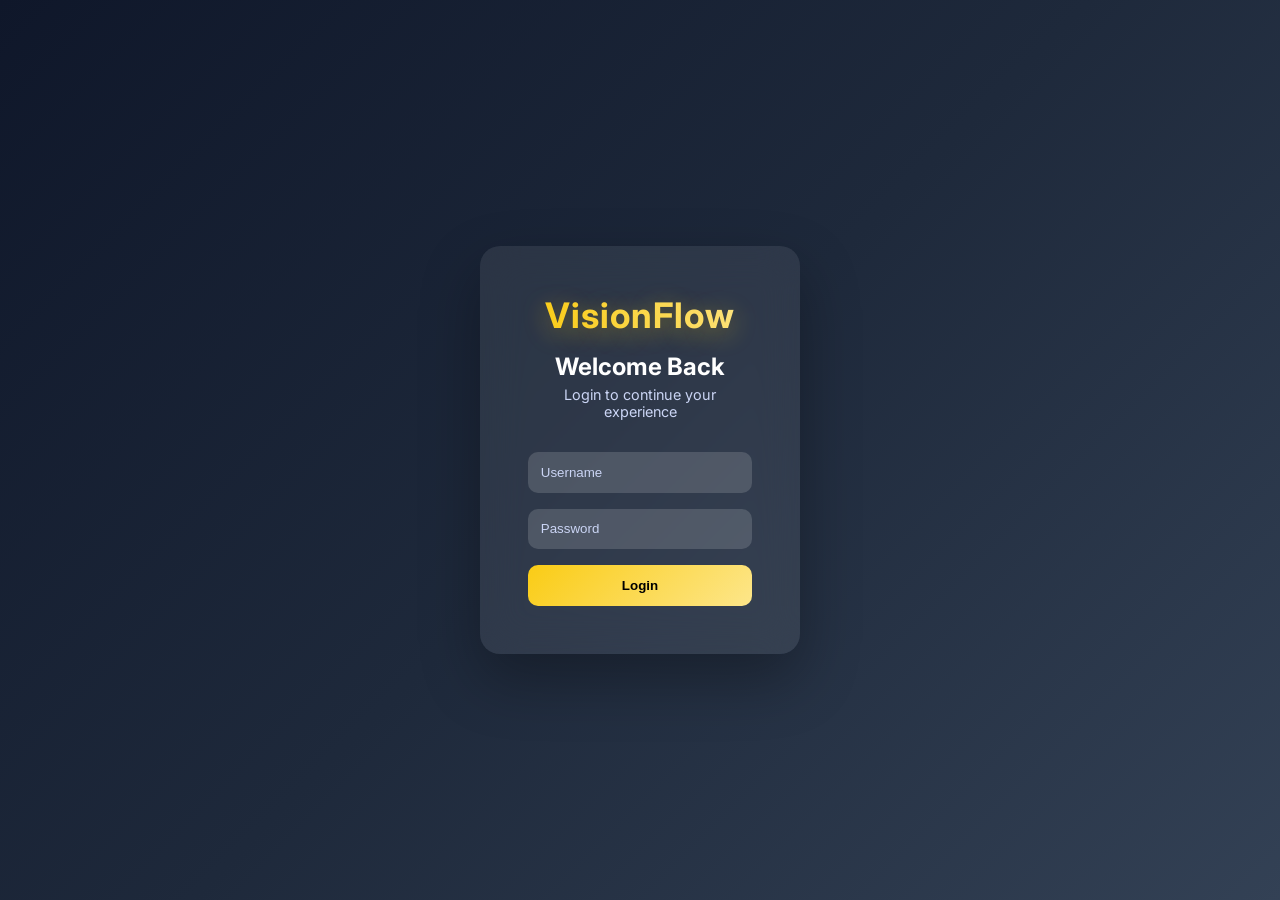
==== index.html @ 1b09d7af "Initial commit: Full-stack prototype release" ====
<!DOCTYPE html>
<html lang="en">
<head>
    <meta charset="UTF-8">
    <meta name="viewport" content="width=device-width, initial-scale=1.0">
    <title>VisionFlow | Virtual Catalog</title>
    <link rel="stylesheet" href="style.css">
    <link href="https://fonts.googleapis.com/css2?family=Inter:wght@400;500;600;700&family=Poppins:wght@400;600&display=swap" rel="stylesheet">
    
    <style>
.product-grid { display: grid; grid-template-columns: repeat(auto-fill, minmax(260px, 1fr)); gap: 2.5rem; margin-top: 2rem; }


.product-card {
    background: white;
    border-radius: 12px;
    padding: 1.5rem;
    text-align: center;
    box-shadow: 0 4px 15px rgba(0,0,0,0.05);
    transition: 0.4s;
    overflow: hidden;
    position: relative;
    animation: floatCard 4s ease-in-out infinite;
}

.product-card:hover {
    transform: translateY(-8px) scale(1.02);
    box-shadow: 0 15px 40px rgba(0,0,0,0.15);
}


.img-container {
    width: 100%;
    height: 180px;
    overflow: hidden;
    border-radius: 8px;
    margin-bottom: 1rem;
    background: linear-gradient(135deg, #f8f9fa, #eef1f5);
    perspective: 1000px;
    position: relative;
}


.product-image {
    width: 100%;
    height: 100%;
    object-fit: cover;
    transition: transform 0.6s cubic-bezier(0.22, 1, 0.36, 1);
    transform-style: preserve-3d;
}


.product-card:hover .product-image {
    transform: scale(1.1) rotateY(12deg) rotateX(6deg);
}

.img-container::after {
    content: "";
    position: absolute;
    top: 0;
    left: -75%;
    width: 50%;
    height: 100%;
    background: linear-gradient(
        120deg,
        rgba(255,255,255,0) 0%,
        rgba(255,255,255,0.4) 50%,
        rgba(255,255,255,0) 100%
    );
    transform: skewX(-20deg);
}

.product-card:hover .img-container::after {
    animation: shine 1s ease forwards;
}

@keyframes shine {
    100% { left: 125%; }
}


@keyframes floatCard {
    0%, 100% { transform: translateY(0); }
    50% { transform: translateY(-4px); }
}

.product-title { font-size: 1.2rem; font-weight: 700; margin-bottom: 0.2rem; color: #333; }
.product-meta { font-size: 0.85rem; color: #777; text-transform: uppercase; margin-bottom: 0.8rem; }
.product-price { font-size: 1.3rem; font-weight: bold; color: #1a1a1a; margin-bottom: 1.2rem; }

.btn-group { display: flex; gap: 0.5rem; }

.btn-quick {
    background: #f1f1f1;
    color: #333;
    border: none;
    padding: 0.8rem;
    border-radius: 6px;
    cursor: pointer;
    font-weight: bold;
    flex: 1;
    transition: 0.3s;
}
.btn-quick:hover { background: #ddd; }

.btn-cart {
    background: #1a1a1a;
    color: white;
    border: none;
    padding: 0.8rem;
    border-radius: 6px;
    cursor: pointer;
    font-weight: bold;
    flex: 1;
    transition: 0.3s;
}
.btn-cart:hover { background: #f1c40f; color: #1a1a1a; }

.empty-catalog {
    grid-column: 1 / -1;
    text-align: center;
    padding: 3rem;
    background: white;
    border-radius: 12px;
    color: #777;
}

.cart {
    cursor: pointer;
    background: #fff;
    padding: 0.5rem 1rem;
    border-radius: 20px;
    font-weight: bold;
    box-shadow: 0 2px 5px rgba(0,0,0,0.1);
    transition: transform 0.2s ease-in-out;
}
.cart:hover { color: #f1c40f; }

.flying-img {
    position: fixed;
    z-index: 9999;
    border-radius: 8px;
    object-fit: cover;
    pointer-events: none;
    box-shadow: 0 10px 20px rgba(0,0,0,0.2);
    transition: all 0.8s cubic-bezier(0.25, 1, 0.5, 1);
}


.modal { display: none; position: fixed; z-index: 1000; left: 0; top: 0; width: 100%; height: 100%; background-color: rgba(0,0,0,0.6); backdrop-filter: blur(5px); align-items: center; justify-content: center; }
.modal-content { background: white; padding: 2rem; border-radius: 12px; max-width: 500px; width: 90%; text-align: center; position: relative; animation: popIn 0.3s ease-out; }
@keyframes popIn { from { transform: scale(0.8); opacity: 0; } to { transform: scale(1); opacity: 1; } }
.close-btn { position: absolute; top: 15px; right: 20px; font-size: 1.5rem; cursor: pointer; color: #777; transition: 0.3s; }
.close-btn:hover { color: #e74c3c; transform: scale(1.2); }
.modal-img { width: 100%; height: 250px; object-fit: cover; border-radius: 8px; margin-bottom: 1.5rem; }
</style>
</head>

<body>
    <nav class="sidebar">
        <div class="logo">VisionFlow</div>
        <ul class="nav-links">
            <li><a href="index.html" class="active" data-i18n="nav_catalog">Virtual Catalog</a></li>
            <li><a href="inventory.html" data-i18n="nav_inventory">Inventory Dashboard</a></li>
            <li><a href="patients.html" data-i18n="nav_patients">Patient Records</a></li>
            <li><a href="prescriptions.html" data-i18n="nav_rx">Input Prescription</a></li>
            <li><a href="trends.html" data-i18n="nav_trends">Sales Trends</a></li>
        </ul>
    </nav>

    <main class="content">
        <div style="display: flex; justify-content: space-between; align-items: center; padding: 2rem; background: white; margin-bottom: 2rem; border-radius: 12px; box-shadow: 0 4px 15px rgba(0,0,0,0.05);">
            <h2 style="color: #1a1a1a;">VisionFlow</h2>
            <div style="display: flex; gap: 1rem; align-items: center;">
                <button id="langToggle" onclick="toggleLanguage()" style="background: #f1f1f1; border: none; padding: 0.5rem 1rem; border-radius: 20px; cursor: pointer; font-weight: bold; transition: 0.3s;">🇯🇵 日本語</button>
                
                <span style="color: #666;">Hi, admin</span>
                <button style="background: #e74c3c; color: white; border: none; padding: 0.4rem 0.8rem; border-radius: 4px; cursor: pointer;" onclick="logout()">Logout</button>
                <div class="cart" id="cartIcon" onclick="window.location.href='cart.html'" style="font-size: 1.2rem; cursor: pointer;">
                    🛒 <span id="cartCount" style="font-weight: bold; color: #f1c40f;">0</span>
                </div>
            </div>
        </div>

        <section class="hero" style="background: #1a1a1a; color: white; padding: 3rem; border-radius: 12px; text-align: center; margin-bottom: 2rem;">
            <h1 style="color: #f1c40f; margin-bottom: 0.5rem;" data-i18n="title_main">Find Your Perfect Frame</h1>
            <p style="margin-bottom: 1.5rem;" data-i18n="subtitle_main">Stylish. Smart. You.</p>
        </section>

        <header style="margin-bottom: 1rem;">
            <h3 data-i18n="title_collection">Eyewear Collection</h3>
            <p style="color: #666;" data-i18n="subtitle_collection">Filter and find the perfect frames.</p>
        </header>

        <section class="filters" style="display: flex; gap: 2rem; background: white; padding: 1.5rem; border-radius: 8px; margin-bottom: 2rem; box-shadow: 0 2px 10px rgba(0,0,0,0.05);">
            <div class="filter-group">
                <label for="shapeFilter" style="font-weight: bold; margin-right: 0.5rem;">Shape:</label>
                <select id="shapeFilter" style="padding: 0.5rem; border-radius: 4px;">
                    <option value="all">All Shapes</option>
                    <option value="round">Round</option>
                    <option value="square">Square</option>
                    <option value="aviator">Aviator</option>
                    <option value="cat-eye">Cat-Eye</option>
                </select>
            </div>
            <div class="filter-group">
                <label for="materialFilter" style="font-weight: bold; margin-right: 0.5rem;">Material:</label>
                <select id="materialFilter" style="padding: 0.5rem; border-radius: 4px;">
                    <option value="all">All Materials</option>
                    <option value="acetate">Acetate</option>
                    <option value="metal">Metal</option>
                    <option value="titanium">Titanium</option>
                </select>
            </div>
            <div class="filter-group" style="flex-grow: 1;">
                <label for="priceFilter" style="font-weight: bold;">
                    Max Price: $<span id="priceValue">300</span>
                </label>
                <input type="range" id="priceFilter" min="10" max="500" value="300" step="10" style="width: 100%; margin-top: 0.5rem; accent-color: #1a1a1a;">
            </div>
        </section>

        <section class="product-grid" id="productGrid">
            <div class="empty-catalog">Loading collection from database...</div>
        </section>
    </main>

    <div id="quickModal" class="modal">
        <div class="modal-content">
            <span class="close-btn" onclick="closeModal()">✖</span>
            <img id="modalImg" class="modal-img" src="" alt="Frame">
            <h2 id="modalTitle" style="margin-bottom: 0.5rem;"></h2>
            <p id="modalMeta" style="color: #777; text-transform: uppercase; font-size: 0.9rem; margin-bottom: 1rem;"></p>
            <h2 id="modalPrice" style="color: #27ae60; margin-bottom: 1.5rem;"></h2>
            <p style="color: #555; font-size: 0.9rem; margin-bottom: 1.5rem; line-height: 1.5;">These premium frames are crafted for all-day comfort and durability. Bring this exact frame into the clinic to have your prescription lenses installed.</p>
            <span id="modalTempId" style="display:none;"></span>
            <button class="btn-cart" style="width: 100%; padding: 1rem; font-size: 1.1rem;" onclick="addToCartFromModal(event)">Add to Cart</button>
        </div>
    </div>

    <script>
if (!localStorage.getItem("user")) window.location.href = "login.html";

let allProducts = []; 

async function fetchCatalog() {
    try {
        const response = await fetch('inventory_api.php');
        const result = await response.json();
        
        if (result.status === "success") {
            allProducts = result.data; 
            renderProducts(allProducts); 
        }
    } catch (error) {
        console.error("Database fetch failed:", error);
    }
}

function renderProducts(productsToDisplay) {
    const grid = document.getElementById('productGrid');
    grid.innerHTML = ''; 

    if (productsToDisplay.length === 0) {
        grid.innerHTML = '<div class="empty-catalog">No frames match your current filters.</div>';
        return;
    }

    productsToDisplay.forEach(product => {
        const imgUrl = product.image_url ? product.image_url : 'https://via.placeholder.com/250x180?text=No+Image';
        
        grid.innerHTML += `
            <div class="product-card">
                <div class="img-container">
                    <img src="${imgUrl}" alt="${product.name}" class="product-image" id="img-${product.id}" onerror="this.src='https://via.placeholder.com/250x180?text=Error'">
                </div>
                <h3 class="product-title">${product.name}</h3>
                <div class="product-meta">${product.shape} • ${product.material}</div>
                <div class="product-price">$${product.price}</div>
                
                <div class="btn-group">
                    <button class="btn-quick" onclick="openModal(${product.id}, '${product.name}', '${product.shape} • ${product.material}', ${product.price}, '${imgUrl}')">Quick View</button>
                    <button class="btn-cart" onclick="addToCart(${product.id}, '${product.name}', ${product.price}, '${imgUrl}', event)">Add</button>
                </div>
            </div>
        `;
    });

    applyTiltEffect();
}


function applyTiltEffect() {
    const containers = document.querySelectorAll(".img-container");

    containers.forEach(container => {
        const img = container.querySelector(".product-image");

        container.addEventListener("mousemove", (e) => {
            const rect = container.getBoundingClientRect();

            const x = e.clientX - rect.left;
            const y = e.clientY - rect.top;

            const centerX = rect.width / 2;
            const centerY = rect.height / 2;

            const rotateX = ((y - centerY) / centerY) * 10;
            const rotateY = ((x - centerX) / centerX) * 14;

            img.style.transform = `
                scale(1.08)
                rotateX(${-rotateX}deg)
                rotateY(${rotateY}deg)
            `;
        });

        container.addEventListener("mouseleave", () => {
            img.style.transform = "scale(1) rotateX(0) rotateY(0)";
        });
    });
}



function openModal(id, name, meta, price, imgUrl) {
    document.getElementById('modalImg').src = imgUrl;
    document.getElementById('modalTitle').textContent = name;
    document.getElementById('modalMeta').textContent = meta;
    document.getElementById('modalPrice').textContent = "$" + price;
    document.getElementById('modalTempId').textContent = id; 
    
    const modal = document.getElementById('quickModal');
    modal.style.display = "flex";
}

function closeModal() {
    document.getElementById('quickModal').style.display = "none";
}

window.onclick = function(event) {
    const modal = document.getElementById('quickModal');
    if (event.target == modal) modal.style.display = "none";
}

function addToCartFromModal(event) {
    const id = document.getElementById('modalTempId').textContent;
    const name = document.getElementById('modalTitle').textContent;
    const price = document.getElementById('modalPrice').textContent.replace('$', '');
    const imgUrl = document.getElementById('modalImg').src;
    
    closeModal(); 
    
    setTimeout(() => {
        addToCart(id, name, price, imgUrl, event, true);
    }, 100);
}



function addToCart(id, name, price, imgUrl, event, isFromModal = false) {
    let cart = JSON.parse(localStorage.getItem('visionflow_cart')) || [];
    cart.push({ id, name, price, img_url: imgUrl });
    localStorage.setItem('visionflow_cart', JSON.stringify(cart));

    const cartIcon = document.getElementById('cartIcon');
    const targetRect = cartIcon.getBoundingClientRect(); 
    
    let startRect;
    if (isFromModal) {
        startRect = { left: window.innerWidth/2 - 100, top: window.innerHeight/2 - 100, width: 200, height: 200 };
    } else {
        const originalImage = document.getElementById(`img-${id}`);
        startRect = originalImage.getBoundingClientRect();
    }

    const flyingImg = document.createElement('img');
    flyingImg.src = imgUrl;
    flyingImg.className = 'flying-img';
    
    flyingImg.style.left = startRect.left + 'px';
    flyingImg.style.top = startRect.top + 'px';
    flyingImg.style.width = startRect.width + 'px';
    flyingImg.style.height = startRect.height + 'px';
    
    document.body.appendChild(flyingImg);

    flyingImg.offsetHeight; 

    flyingImg.style.left = (targetRect.left + 10) + 'px';
    flyingImg.style.top = (targetRect.top + 10) + 'px';
    flyingImg.style.width = '20px';
    flyingImg.style.height = '20px';
    flyingImg.style.opacity = '0.3'; 
    flyingImg.style.transform = 'rotate(15deg)'; 

    setTimeout(() => {
        flyingImg.remove();
        updateCartCount();
        
        cartIcon.style.transform = 'scale(1.3)';
        setTimeout(() => cartIcon.style.transform = 'scale(1)', 200);
    }, 800);
}

function updateCartCount() {
    let cart = JSON.parse(localStorage.getItem('visionflow_cart')) || [];
    document.getElementById('cartCount').textContent = cart.length;
}



function applyFilters() {
    const shape = document.getElementById('shapeFilter').value.toLowerCase();
    const material = document.getElementById('materialFilter').value.toLowerCase();
    const maxPrice = parseFloat(document.getElementById('priceFilter').value);

    document.getElementById('priceValue').textContent = maxPrice;

    const filteredProducts = allProducts.filter(p => {
        const matchShape = (shape === 'all') || (p.shape.toLowerCase() === shape);
        const matchMaterial = (material === 'all') || (p.material.toLowerCase() === material);
        const matchPrice = parseFloat(p.price) <= maxPrice;
        return matchShape && matchMaterial && matchPrice;
    });

    renderProducts(filteredProducts);
}

document.getElementById('shapeFilter').addEventListener('change', applyFilters);
document.getElementById('materialFilter').addEventListener('change', applyFilters);
document.getElementById('priceFilter').addEventListener('input', applyFilters);



let currentLang = localStorage.getItem('visionflow_lang') || 'en';
let translations = {};

async function loadTranslations() {
    try {
        const response = await fetch('translations.json');
        translations = await response.json();
        applyTranslations(); 
    } catch (error) {
        console.error("Failed to load translations:", error);
    }
}

function applyTranslations() {
    const elements = document.querySelectorAll('[data-i18n]');
    
    elements.forEach(el => {
        const key = el.getAttribute('data-i18n');
        if (translations[currentLang] && translations[currentLang][key]) {
            el.textContent = translations[currentLang][key];
        }
    });

    const toggleBtn = document.getElementById('langToggle');
    if (toggleBtn && translations[currentLang]) {
        toggleBtn.textContent = translations[currentLang]['lang_toggle_btn'];
    }
}

function toggleLanguage() {
    currentLang = currentLang === 'en' ? 'ja' : 'en';
    localStorage.setItem('visionflow_lang', currentLang);
    applyTranslations();
}



loadTranslations();
updateCartCount();
fetchCatalog();

</script>
</body>
</html>
---- style.css ----
* {
    margin: 0;
    padding: 0;
    box-sizing: border-box;
}


@import url('https://fonts.googleapis.com/css2?family=Inter:wght@400;500;700&family=Poppins:wght@700&display=swap');

* {
    margin: 0;
    padding: 0;
    box-sizing: border-box;
    
    font-family: 'Inter', sans-serif; 
}

body {
    background-color: #f8f9fa;
    color: #333;
    min-height: 100vh;
    display: flex;
}


a {
    text-decoration: none;
    transition: all 0.3s ease; 
}


.sidebar {
    width: 260px;
    background-color: #1a1a1a;
    color: white;
    padding: 2.5rem 2rem;
    display: flex;
    flex-direction: column;
    box-shadow: 2px 0 15px rgba(0,0,0,0.05); 
}

.logo {
    font-size: 1.8rem;
    font-weight: 700;
    letter-spacing: 1px;
    margin-bottom: 3.5rem;
    color: #f1c40f; 
    font-family: 'Poppins', sans-serif;
}

.nav-links {
    list-style: none; 
}

.nav-links li {
    margin-bottom: 1.2rem; 
}


.nav-links a {
    color: #888; 
    font-size: 1.05rem;
    font-weight: 500;
    display: block; 
    padding: 0.5rem 0;
}


.nav-links a.active {
    color: #f1c40f; 
    font-weight: 700; 
}


.nav-links a:hover {
    color: white; 
    text-shadow: 0 0 12px rgba(241, 196, 15, 0.8);
}


.nav-links a.active:hover {
    text-shadow: 0 0 15px rgba(241, 196, 15, 1);
}



.logo {
    font-size: 1.9rem;
    font-weight: 700;
    background: linear-gradient(90deg, #facc15, #fde68a);
    -webkit-background-clip: text;
    background-clip: text; 
    -webkit-text-fill-color: transparent;
    margin-bottom: 3rem;
    display: flex;
    align-items: center;
    gap: 10px; 
}

.nav-links a {
    display: block;
    padding: 0.8rem;
    border-radius: 10px;
    color: #94a3b8;
    transition: all 0.3s ease;
}

.nav-links a:hover {
    color: white; 
}

.nav-links a.active {
    color: #f1c40f; 
    font-weight: bold;
}

.content {
    flex: 1;
    padding: 3rem;
}

.top-bar {
    display: flex;
    justify-content: space-between;
    align-items: center;
    margin-bottom: 2rem;
}

.cart {
    font-size: 1.3rem;
    cursor: pointer;
    transition: transform 0.3s;
}

.cart:hover {
    transform: scale(1.2);
}

.hero {
    background: linear-gradient(135deg, #111827, #1f2937);
    color: white;
    padding: 3.5rem;
    border-radius: 20px;
    margin-bottom: 2.5rem;
    text-align: center;
    box-shadow: 0 25px 60px rgba(0,0,0,0.25);
}

.hero h1 {
    font-size: 3rem;
    font-weight: 700;
    
    background: linear-gradient(90deg, #facc15, #fde68a, #ffffff);
  
    -webkit-background-clip: text;
    background-clip: text; 
    -webkit-text-fill-color: transparent;
    letter-spacing: 1px;
    margin-bottom: 1rem;
}
.hero p {
    opacity: 0.85;
    font-size: 1.1rem;
    margin-bottom: 1.8rem;
}

.hero button {
    padding: 0.9rem 1.8rem;
    border: none;
    border-radius: 10px;
    background: linear-gradient(135deg, #facc15, #fde68a);
    cursor: pointer;
    font-weight: 600;
    transition: all 0.3s ease;
}

.hero button:hover {
    transform: scale(1.05);
    box-shadow: 0 10px 25px rgba(250, 204, 21, 0.4);
}

header h1 {
    font-size: 2.2rem;
    font-weight: 600;
}

header p {
    color: #64748b;
    margin-bottom: 2rem;
}

.filters {
    background: rgba(255,255,255,0.6);
    backdrop-filter: blur(18px);
    border-radius: 16px;
    padding: 1.8rem;
    box-shadow: 0 10px 35px rgba(0,0,0,0.08);
    margin-bottom: 2.5rem;
    display: flex;
    gap: 2rem;
    flex-wrap: wrap;
}

.filter-group label {
    font-size: 0.85rem;
    color: #475569;
    margin-bottom: 5px;
}

select, input {
    padding: 0.6rem;
    border-radius: 8px;
    border: 1px solid #e2e8f0;
}

.product-grid {
    display: grid;
    grid-template-columns: repeat(auto-fill, minmax(260px, 1fr));
    gap: 2rem;
}

.card {
    background: rgba(255,255,255,0.7);
    backdrop-filter: blur(20px);
    border-radius: 20px;
    padding: 1.5rem;
    text-align: center;
    transition: all 0.4s ease;
    transform-style: preserve-3d;
    box-shadow: 0 20px 40px rgba(0,0,0,0.08);
    position: relative;
}

.card:hover {
    box-shadow: 0 30px 70px rgba(0,0,0,0.15);
}

.card-img {
    height: 160px;
    border-radius: 14px;
    background: linear-gradient(135deg, #e2e8f0, #f1f5f9);
    display: flex;
    align-items: center;
    justify-content: center;
    margin-bottom: 1rem;
    overflow: hidden;
}

.card-img img {
    width: 100%;
    transition: transform 0.4s ease;
}

.card:hover img {
    transform: scale(1.1);
}

.card-title {
    font-weight: 600;
    font-size: 1.15rem;
}

.card-tags {
    font-size: 0.8rem;
    color: #64748b;
}

.card-price {
    font-weight: 700;
    margin-top: 0.5rem;
}

.card button {
    margin-top: 0.6rem;
    padding: 0.6rem 1.2rem;
    border: none;
    border-radius: 10px;
    background: linear-gradient(135deg, #111827, #374151);
    color: white;
    cursor: pointer;
    transition: all 0.3s ease;
}

.card button:hover {
    background: linear-gradient(135deg, #facc15, #fde68a);
    color: black;
    transform: scale(1.05);
}

.badge {
    position: absolute;
    top: 10px;
    left: 10px;
    background: linear-gradient(135deg, #facc15, #fde68a);
    padding: 4px 8px;
    border-radius: 6px;
    font-size: 0.7rem;
}

.modal {
    position: fixed;
    top: 0;
    left: 0;
    width: 100%;
    height: 100%;
    background: rgba(0,0,0,0.6);
    display: flex;
    justify-content: center;
    align-items: center;
    backdrop-filter: blur(8px);
}

.modal-content {
    background: white;
    padding: 2rem;
    border-radius: 16px;
    text-align: center;
    width: 320px;
    animation: pop 0.3s ease;
}

.modal-content img {
    width: 100%;
    margin-bottom: 1rem;
}

.close-btn {
    position: absolute;
    right: 20px;
    top: 10px;
    cursor: pointer;
}

@keyframes pop {
    from {
        transform: scale(0.85);
        opacity: 0;
    }
    to {
        transform: scale(1);
        opacity: 1;
    }
}
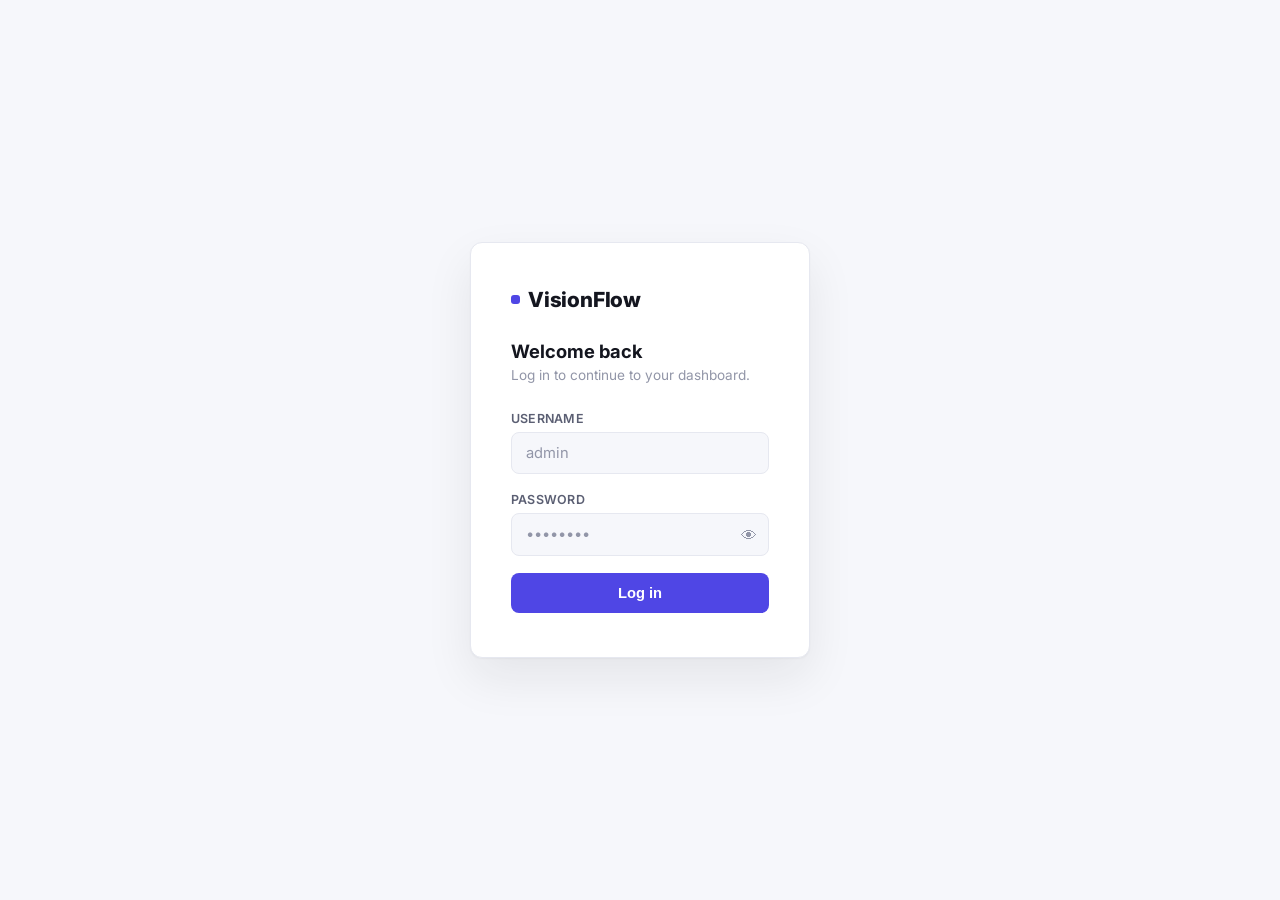
==== commit a850cce9: "Update VisionFlow project" ====
--- a/index.html
+++ b/index.html
@@ -1,479 +1,265 @@
-<!DOCTYPE html>
-<html lang="en">
-<head>
-    <meta charset="UTF-8">
-    <meta name="viewport" content="width=device-width, initial-scale=1.0">
-    <title>VisionFlow | Virtual Catalog</title>
-    <link rel="stylesheet" href="style.css">
-    <link href="https://fonts.googleapis.com/css2?family=Inter:wght@400;500;600;700&family=Poppins:wght@400;600&display=swap" rel="stylesheet">
-    
-    <style>
-.product-grid { display: grid; grid-template-columns: repeat(auto-fill, minmax(260px, 1fr)); gap: 2.5rem; margin-top: 2rem; }
-
-
-.product-card {
-    background: white;
-    border-radius: 12px;
-    padding: 1.5rem;
-    text-align: center;
-    box-shadow: 0 4px 15px rgba(0,0,0,0.05);
-    transition: 0.4s;
-    overflow: hidden;
-    position: relative;
-    animation: floatCard 4s ease-in-out infinite;
-}
-
-.product-card:hover {
-    transform: translateY(-8px) scale(1.02);
-    box-shadow: 0 15px 40px rgba(0,0,0,0.15);
-}
-
-
-.img-container {
-    width: 100%;
-    height: 180px;
-    overflow: hidden;
-    border-radius: 8px;
-    margin-bottom: 1rem;
-    background: linear-gradient(135deg, #f8f9fa, #eef1f5);
-    perspective: 1000px;
-    position: relative;
-}
-
-
-.product-image {
-    width: 100%;
-    height: 100%;
-    object-fit: cover;
-    transition: transform 0.6s cubic-bezier(0.22, 1, 0.36, 1);
-    transform-style: preserve-3d;
-}
-
-
-.product-card:hover .product-image {
-    transform: scale(1.1) rotateY(12deg) rotateX(6deg);
-}
-
-.img-container::after {
-    content: "";
-    position: absolute;
-    top: 0;
-    left: -75%;
-    width: 50%;
-    height: 100%;
-    background: linear-gradient(
-        120deg,
-        rgba(255,255,255,0) 0%,
-        rgba(255,255,255,0.4) 50%,
-        rgba(255,255,255,0) 100%
-    );
-    transform: skewX(-20deg);
-}
-
-.product-card:hover .img-container::after {
-    animation: shine 1s ease forwards;
-}
-
-@keyframes shine {
-    100% { left: 125%; }
-}
-
-
-@keyframes floatCard {
-    0%, 100% { transform: translateY(0); }
-    50% { transform: translateY(-4px); }
-}
-
-.product-title { font-size: 1.2rem; font-weight: 700; margin-bottom: 0.2rem; color: #333; }
-.product-meta { font-size: 0.85rem; color: #777; text-transform: uppercase; margin-bottom: 0.8rem; }
-.product-price { font-size: 1.3rem; font-weight: bold; color: #1a1a1a; margin-bottom: 1.2rem; }
-
-.btn-group { display: flex; gap: 0.5rem; }
-
-.btn-quick {
-    background: #f1f1f1;
-    color: #333;
-    border: none;
-    padding: 0.8rem;
-    border-radius: 6px;
-    cursor: pointer;
-    font-weight: bold;
-    flex: 1;
-    transition: 0.3s;
-}
-.btn-quick:hover { background: #ddd; }
-
-.btn-cart {
-    background: #1a1a1a;
-    color: white;
-    border: none;
-    padding: 0.8rem;
-    border-radius: 6px;
-    cursor: pointer;
-    font-weight: bold;
-    flex: 1;
-    transition: 0.3s;
-}
-.btn-cart:hover { background: #f1c40f; color: #1a1a1a; }
-
-.empty-catalog {
-    grid-column: 1 / -1;
-    text-align: center;
-    padding: 3rem;
-    background: white;
-    border-radius: 12px;
-    color: #777;
-}
-
-.cart {
-    cursor: pointer;
-    background: #fff;
-    padding: 0.5rem 1rem;
-    border-radius: 20px;
-    font-weight: bold;
-    box-shadow: 0 2px 5px rgba(0,0,0,0.1);
-    transition: transform 0.2s ease-in-out;
-}
-.cart:hover { color: #f1c40f; }
-
-.flying-img {
-    position: fixed;
-    z-index: 9999;
-    border-radius: 8px;
-    object-fit: cover;
-    pointer-events: none;
-    box-shadow: 0 10px 20px rgba(0,0,0,0.2);
-    transition: all 0.8s cubic-bezier(0.25, 1, 0.5, 1);
-}
-
-
-.modal { display: none; position: fixed; z-index: 1000; left: 0; top: 0; width: 100%; height: 100%; background-color: rgba(0,0,0,0.6); backdrop-filter: blur(5px); align-items: center; justify-content: center; }
-.modal-content { background: white; padding: 2rem; border-radius: 12px; max-width: 500px; width: 90%; text-align: center; position: relative; animation: popIn 0.3s ease-out; }
-@keyframes popIn { from { transform: scale(0.8); opacity: 0; } to { transform: scale(1); opacity: 1; } }
-.close-btn { position: absolute; top: 15px; right: 20px; font-size: 1.5rem; cursor: pointer; color: #777; transition: 0.3s; }
-.close-btn:hover { color: #e74c3c; transform: scale(1.2); }
-.modal-img { width: 100%; height: 250px; object-fit: cover; border-radius: 8px; margin-bottom: 1.5rem; }
-</style>
-</head>
-
-<body>
-    <nav class="sidebar">
-        <div class="logo">VisionFlow</div>
-        <ul class="nav-links">
-            <li><a href="index.html" class="active" data-i18n="nav_catalog">Virtual Catalog</a></li>
-            <li><a href="inventory.html" data-i18n="nav_inventory">Inventory Dashboard</a></li>
-            <li><a href="patients.html" data-i18n="nav_patients">Patient Records</a></li>
-            <li><a href="prescriptions.html" data-i18n="nav_rx">Input Prescription</a></li>
-            <li><a href="trends.html" data-i18n="nav_trends">Sales Trends</a></li>
-        </ul>
-    </nav>
-
-    <main class="content">
-        <div style="display: flex; justify-content: space-between; align-items: center; padding: 2rem; background: white; margin-bottom: 2rem; border-radius: 12px; box-shadow: 0 4px 15px rgba(0,0,0,0.05);">
-            <h2 style="color: #1a1a1a;">VisionFlow</h2>
-            <div style="display: flex; gap: 1rem; align-items: center;">
-                <button id="langToggle" onclick="toggleLanguage()" style="background: #f1f1f1; border: none; padding: 0.5rem 1rem; border-radius: 20px; cursor: pointer; font-weight: bold; transition: 0.3s;">🇯🇵 日本語</button>
-                
-                <span style="color: #666;">Hi, admin</span>
-                <button style="background: #e74c3c; color: white; border: none; padding: 0.4rem 0.8rem; border-radius: 4px; cursor: pointer;" onclick="logout()">Logout</button>
-                <div class="cart" id="cartIcon" onclick="window.location.href='cart.html'" style="font-size: 1.2rem; cursor: pointer;">
-                    🛒 <span id="cartCount" style="font-weight: bold; color: #f1c40f;">0</span>
-                </div>
-            </div>
-        </div>
-
-        <section class="hero" style="background: #1a1a1a; color: white; padding: 3rem; border-radius: 12px; text-align: center; margin-bottom: 2rem;">
-            <h1 style="color: #f1c40f; margin-bottom: 0.5rem;" data-i18n="title_main">Find Your Perfect Frame</h1>
-            <p style="margin-bottom: 1.5rem;" data-i18n="subtitle_main">Stylish. Smart. You.</p>
-        </section>
-
-        <header style="margin-bottom: 1rem;">
-            <h3 data-i18n="title_collection">Eyewear Collection</h3>
-            <p style="color: #666;" data-i18n="subtitle_collection">Filter and find the perfect frames.</p>
-        </header>
-
-        <section class="filters" style="display: flex; gap: 2rem; background: white; padding: 1.5rem; border-radius: 8px; margin-bottom: 2rem; box-shadow: 0 2px 10px rgba(0,0,0,0.05);">
-            <div class="filter-group">
-                <label for="shapeFilter" style="font-weight: bold; margin-right: 0.5rem;">Shape:</label>
-                <select id="shapeFilter" style="padding: 0.5rem; border-radius: 4px;">
-                    <option value="all">All Shapes</option>
-                    <option value="round">Round</option>
-                    <option value="square">Square</option>
-                    <option value="aviator">Aviator</option>
-                    <option value="cat-eye">Cat-Eye</option>
-                </select>
-            </div>
-            <div class="filter-group">
-                <label for="materialFilter" style="font-weight: bold; margin-right: 0.5rem;">Material:</label>
-                <select id="materialFilter" style="padding: 0.5rem; border-radius: 4px;">
-                    <option value="all">All Materials</option>
-                    <option value="acetate">Acetate</option>
-                    <option value="metal">Metal</option>
-                    <option value="titanium">Titanium</option>
-                </select>
-            </div>
-            <div class="filter-group" style="flex-grow: 1;">
-                <label for="priceFilter" style="font-weight: bold;">
-                    Max Price: $<span id="priceValue">300</span>
-                </label>
-                <input type="range" id="priceFilter" min="10" max="500" value="300" step="10" style="width: 100%; margin-top: 0.5rem; accent-color: #1a1a1a;">
-            </div>
-        </section>
-
-        <section class="product-grid" id="productGrid">
-            <div class="empty-catalog">Loading collection from database...</div>
-        </section>
-    </main>
-
-    <div id="quickModal" class="modal">
-        <div class="modal-content">
-            <span class="close-btn" onclick="closeModal()">✖</span>
-            <img id="modalImg" class="modal-img" src="" alt="Frame">
-            <h2 id="modalTitle" style="margin-bottom: 0.5rem;"></h2>
-            <p id="modalMeta" style="color: #777; text-transform: uppercase; font-size: 0.9rem; margin-bottom: 1rem;"></p>
-            <h2 id="modalPrice" style="color: #27ae60; margin-bottom: 1.5rem;"></h2>
-            <p style="color: #555; font-size: 0.9rem; margin-bottom: 1.5rem; line-height: 1.5;">These premium frames are crafted for all-day comfort and durability. Bring this exact frame into the clinic to have your prescription lenses installed.</p>
-            <span id="modalTempId" style="display:none;"></span>
-            <button class="btn-cart" style="width: 100%; padding: 1rem; font-size: 1.1rem;" onclick="addToCartFromModal(event)">Add to Cart</button>
-        </div>
-    </div>
-
-    <script>
-if (!localStorage.getItem("user")) window.location.href = "login.html";
-
-let allProducts = []; 
-
-async function fetchCatalog() {
-    try {
-        const response = await fetch('inventory_api.php');
-        const result = await response.json();
-        
-        if (result.status === "success") {
-            allProducts = result.data; 
-            renderProducts(allProducts); 
-        }
-    } catch (error) {
-        console.error("Database fetch failed:", error);
-    }
-}
-
-function renderProducts(productsToDisplay) {
-    const grid = document.getElementById('productGrid');
-    grid.innerHTML = ''; 
-
-    if (productsToDisplay.length === 0) {
-        grid.innerHTML = '<div class="empty-catalog">No frames match your current filters.</div>';
-        return;
-    }
-
-    productsToDisplay.forEach(product => {
-        const imgUrl = product.image_url ? product.image_url : 'https://via.placeholder.com/250x180?text=No+Image';
-        
-        grid.innerHTML += `
-            <div class="product-card">
-                <div class="img-container">
-                    <img src="${imgUrl}" alt="${product.name}" class="product-image" id="img-${product.id}" onerror="this.src='https://via.placeholder.com/250x180?text=Error'">
-                </div>
-                <h3 class="product-title">${product.name}</h3>
-                <div class="product-meta">${product.shape} • ${product.material}</div>
-                <div class="product-price">$${product.price}</div>
-                
-                <div class="btn-group">
-                    <button class="btn-quick" onclick="openModal(${product.id}, '${product.name}', '${product.shape} • ${product.material}', ${product.price}, '${imgUrl}')">Quick View</button>
-                    <button class="btn-cart" onclick="addToCart(${product.id}, '${product.name}', ${product.price}, '${imgUrl}', event)">Add</button>
-                </div>
-            </div>
-        `;
-    });
-
-    applyTiltEffect();
-}
-
-
-function applyTiltEffect() {
-    const containers = document.querySelectorAll(".img-container");
-
-    containers.forEach(container => {
-        const img = container.querySelector(".product-image");
-
-        container.addEventListener("mousemove", (e) => {
-            const rect = container.getBoundingClientRect();
-
-            const x = e.clientX - rect.left;
-            const y = e.clientY - rect.top;
-
-            const centerX = rect.width / 2;
-            const centerY = rect.height / 2;
-
-            const rotateX = ((y - centerY) / centerY) * 10;
-            const rotateY = ((x - centerX) / centerX) * 14;
-
-            img.style.transform = `
-                scale(1.08)
-                rotateX(${-rotateX}deg)
-                rotateY(${rotateY}deg)
-            `;
-        });
-
-        container.addEventListener("mouseleave", () => {
-            img.style.transform = "scale(1) rotateX(0) rotateY(0)";
-        });
-    });
-}
-
-
-
-function openModal(id, name, meta, price, imgUrl) {
-    document.getElementById('modalImg').src = imgUrl;
-    document.getElementById('modalTitle').textContent = name;
-    document.getElementById('modalMeta').textContent = meta;
-    document.getElementById('modalPrice').textContent = "$" + price;
-    document.getElementById('modalTempId').textContent = id; 
-    
-    const modal = document.getElementById('quickModal');
-    modal.style.display = "flex";
-}
-
-function closeModal() {
-    document.getElementById('quickModal').style.display = "none";
-}
-
-window.onclick = function(event) {
-    const modal = document.getElementById('quickModal');
-    if (event.target == modal) modal.style.display = "none";
-}
-
-function addToCartFromModal(event) {
-    const id = document.getElementById('modalTempId').textContent;
-    const name = document.getElementById('modalTitle').textContent;
-    const price = document.getElementById('modalPrice').textContent.replace('$', '');
-    const imgUrl = document.getElementById('modalImg').src;
-    
-    closeModal(); 
-    
-    setTimeout(() => {
-        addToCart(id, name, price, imgUrl, event, true);
-    }, 100);
-}
-
-
-
-function addToCart(id, name, price, imgUrl, event, isFromModal = false) {
-    let cart = JSON.parse(localStorage.getItem('visionflow_cart')) || [];
-    cart.push({ id, name, price, img_url: imgUrl });
-    localStorage.setItem('visionflow_cart', JSON.stringify(cart));
-
-    const cartIcon = document.getElementById('cartIcon');
-    const targetRect = cartIcon.getBoundingClientRect(); 
-    
-    let startRect;
-    if (isFromModal) {
-        startRect = { left: window.innerWidth/2 - 100, top: window.innerHeight/2 - 100, width: 200, height: 200 };
-    } else {
-        const originalImage = document.getElementById(`img-${id}`);
-        startRect = originalImage.getBoundingClientRect();
-    }
-
-    const flyingImg = document.createElement('img');
-    flyingImg.src = imgUrl;
-    flyingImg.className = 'flying-img';
-    
-    flyingImg.style.left = startRect.left + 'px';
-    flyingImg.style.top = startRect.top + 'px';
-    flyingImg.style.width = startRect.width + 'px';
-    flyingImg.style.height = startRect.height + 'px';
-    
-    document.body.appendChild(flyingImg);
-
-    flyingImg.offsetHeight; 
-
-    flyingImg.style.left = (targetRect.left + 10) + 'px';
-    flyingImg.style.top = (targetRect.top + 10) + 'px';
-    flyingImg.style.width = '20px';
-    flyingImg.style.height = '20px';
-    flyingImg.style.opacity = '0.3'; 
-    flyingImg.style.transform = 'rotate(15deg)'; 
-
-    setTimeout(() => {
-        flyingImg.remove();
-        updateCartCount();
-        
-        cartIcon.style.transform = 'scale(1.3)';
-        setTimeout(() => cartIcon.style.transform = 'scale(1)', 200);
-    }, 800);
-}
-
-function updateCartCount() {
-    let cart = JSON.parse(localStorage.getItem('visionflow_cart')) || [];
-    document.getElementById('cartCount').textContent = cart.length;
-}
-
-
-
-function applyFilters() {
-    const shape = document.getElementById('shapeFilter').value.toLowerCase();
-    const material = document.getElementById('materialFilter').value.toLowerCase();
-    const maxPrice = parseFloat(document.getElementById('priceFilter').value);
-
-    document.getElementById('priceValue').textContent = maxPrice;
-
-    const filteredProducts = allProducts.filter(p => {
-        const matchShape = (shape === 'all') || (p.shape.toLowerCase() === shape);
-        const matchMaterial = (material === 'all') || (p.material.toLowerCase() === material);
-        const matchPrice = parseFloat(p.price) <= maxPrice;
-        return matchShape && matchMaterial && matchPrice;
-    });
-
-    renderProducts(filteredProducts);
-}
-
-document.getElementById('shapeFilter').addEventListener('change', applyFilters);
-document.getElementById('materialFilter').addEventListener('change', applyFilters);
-document.getElementById('priceFilter').addEventListener('input', applyFilters);
-
-
-
-let currentLang = localStorage.getItem('visionflow_lang') || 'en';
-let translations = {};
-
-async function loadTranslations() {
-    try {
-        const response = await fetch('translations.json');
-        translations = await response.json();
-        applyTranslations(); 
-    } catch (error) {
-        console.error("Failed to load translations:", error);
-    }
-}
-
-function applyTranslations() {
-    const elements = document.querySelectorAll('[data-i18n]');
-    
-    elements.forEach(el => {
-        const key = el.getAttribute('data-i18n');
-        if (translations[currentLang] && translations[currentLang][key]) {
-            el.textContent = translations[currentLang][key];
-        }
-    });
-
-    const toggleBtn = document.getElementById('langToggle');
-    if (toggleBtn && translations[currentLang]) {
-        toggleBtn.textContent = translations[currentLang]['lang_toggle_btn'];
-    }
-}
-
-function toggleLanguage() {
-    currentLang = currentLang === 'en' ? 'ja' : 'en';
-    localStorage.setItem('visionflow_lang', currentLang);
-    applyTranslations();
-}
-
-
-
-loadTranslations();
-updateCartCount();
-fetchCatalog();
-
-</script>
-</body>
-</html>+<!DOCTYPE html>
+<html lang="en">
+<head>
+<meta charset="UTF-8">
+<meta name="viewport" content="width=device-width, initial-scale=1.0">
+<title>VisionFlow | Catalog</title>
+<link rel="stylesheet" href="style.css">
+<style>
+  .topbar {
+    display: flex; justify-content: space-between; align-items: center;
+    margin-bottom: 2.25rem;
+    padding-bottom: 1.25rem;
+    border-bottom: 1px solid var(--border);
+  }
+  .topbar-actions { display: flex; gap: 0.6rem; align-items: center; }
+  .icon-btn {
+    background: var(--surface); border: 1px solid var(--border); color: var(--ink-soft);
+    padding: 0.55rem 1rem; border-radius: 999px; cursor: pointer; font-weight: 600; font-size: 0.85rem;
+    transition: border-color .15s ease, color .15s ease;
+  }
+  .icon-btn:hover { border-color: var(--accent); color: var(--accent); }
+  .icon-btn.danger:hover { border-color: var(--danger); color: var(--danger); }
+  .user-chip { color: var(--ink-faint); font-size: 0.85rem; font-weight: 500; }
+</style>
+</head>
+<body>
+
+<nav class="sidebar">
+  <div class="logo">VisionFlow</div>
+  <ul class="nav-links">
+    <li><a href="index.html" class="active" data-i18n="nav_catalog">Virtual Catalog</a></li>
+    <li><a href="inventory.html" data-i18n="nav_inventory">Inventory Dashboard</a></li>
+    <li><a href="patients.html" data-i18n="nav_patients">Patient Records</a></li>
+    <li><a href="prescriptions.html" data-i18n="nav_rx">Input Prescription</a></li>
+    <li><a href="trends.html" data-i18n="nav_trends">Sales Trends</a></li>
+    <li><a href="invoices.html">AR / Invoices</a></li>
+    <li><a href="vendors.html">AP / Vendors</a></li>
+    <li><a href="reconciliation.html">Reconciliation</a></li>
+    <li><a href="financial-dashboard.html">Financial Reports</a></li>
+    <li><a href="audit-log.html">Audit Trail</a></li>
+  </ul>
+</nav>
+
+<main class="content">
+
+  <div class="topbar">
+    <span id="userName" class="user-chip">VisionFlow</span>
+    <div class="topbar-actions">
+      <button id="langToggle" class="icon-btn" onclick="toggleLanguage()">🇯🇵 日本語</button>
+      <button class="icon-btn danger" onclick="logout()">Logout</button>
+      <div class="cart" id="cartIcon" onclick="window.location.href='cart.html'">
+        🛒 <span id="cartCount">0</span>
+      </div>
+    </div>
+  </div>
+
+  <header class="page-head">
+    <h1 data-i18n="title_main">Eyewear Collection</h1>
+    <p data-i18n="subtitle_main">Browse the current collection and filter by shape, material, or price.</p>
+  </header>
+
+  <section class="filters">
+    <div class="filter-group">
+      <label for="shapeFilter">Shape</label>
+      <select id="shapeFilter">
+        <option value="all">All Shapes</option>
+        <option value="round">Round</option>
+        <option value="square">Square</option>
+        <option value="aviator">Aviator</option>
+        <option value="cat-eye">Cat-Eye</option>
+      </select>
+    </div>
+    <div class="filter-group">
+      <label for="materialFilter">Material</label>
+      <select id="materialFilter">
+        <option value="all">All Materials</option>
+        <option value="acetate">Acetate</option>
+        <option value="metal">Metal</option>
+        <option value="titanium">Titanium</option>
+      </select>
+    </div>
+    <div class="filter-group" style="flex-grow: 1; min-width: 220px;">
+      <label for="priceFilter">Max Price: $<span id="priceValue">300</span></label>
+      <input type="range" id="priceFilter" min="10" max="500" value="300" step="10">
+    </div>
+  </section>
+
+  <section class="product-grid" id="productGrid">
+    <div class="empty-catalog">Loading collection from database…</div>
+  </section>
+</main>
+
+<div id="quickModal" class="modal">
+  <div class="modal-content">
+    <span class="close-btn" onclick="closeModal()">✕</span>
+    <img id="modalImg" class="modal-img" src="" alt="Frame">
+    <h2 id="modalTitle" style="margin-bottom: 0.35rem;"></h2>
+    <p id="modalMeta" style="color: var(--ink-faint); text-transform: uppercase; font-size: 0.78rem; letter-spacing: 0.02em; margin-bottom: 0.75rem;"></p>
+    <h2 id="modalPrice" style="color: var(--success); margin-bottom: 1.25rem;"></h2>
+    <p style="color: var(--ink-soft); font-size: 0.88rem; margin-bottom: 1.5rem; line-height: 1.5;">
+      These premium frames are crafted for all-day comfort and durability. Bring this exact frame into the clinic to have your prescription lenses installed.
+    </p>
+    <span id="modalTempId" style="display:none;"></span>
+    <button class="btn-cart" style="width: 100%; padding: 0.85rem; font-size: 0.95rem;" onclick="addToCartFromModal(event)">Add to Cart</button>
+  </div>
+</div>
+
+<script>
+if (!localStorage.getItem("user")) window.location.href = "login.html";
+
+let allProducts = [];
+
+async function fetchCatalog() {
+  try {
+    const response = await fetch('inventory_api.php');
+    const result = await response.json();
+    if (result.status === "success") {
+      allProducts = result.data;
+      renderProducts(allProducts);
+    }
+  } catch (error) {
+    console.error("Database fetch failed:", error);
+    document.getElementById('productGrid').innerHTML =
+      '<div class="empty-catalog">Couldn\'t reach the catalog service. Check that the web/db containers are running.</div>';
+  }
+}
+
+function renderProducts(productsToDisplay) {
+  const grid = document.getElementById('productGrid');
+  grid.innerHTML = '';
+
+  if (productsToDisplay.length === 0) {
+    grid.innerHTML = '<div class="empty-catalog">No frames match your current filters.</div>';
+    return;
+  }
+
+  productsToDisplay.forEach(product => {
+    const imgUrl = product.image_url ? product.image_url : 'https://via.placeholder.com/250x180?text=No+Image';
+    grid.innerHTML += `
+      <div class="product-card">
+        <div class="img-container">
+          <img src="${imgUrl}" alt="${product.name}" class="product-image" id="img-${product.id}" onerror="this.src='https://via.placeholder.com/250x180?text=No+Image'">
+        </div>
+        <h3 class="product-title">${product.name}</h3>
+        <div class="product-meta">${product.shape} • ${product.material}</div>
+        <div class="product-price">$${product.price}</div>
+        <div class="btn-group">
+          <button class="btn-quick" onclick="openModal(${product.id}, '${product.name}', '${product.shape} • ${product.material}', ${product.price}, '${imgUrl}')">Quick View</button>
+          <button class="btn-cart" onclick="addToCart(${product.id}, '${product.name}', ${product.price}, '${imgUrl}', event)">Add</button>
+        </div>
+      </div>
+    `;
+  });
+}
+
+function openModal(id, name, meta, price, imgUrl) {
+  document.getElementById('modalImg').src = imgUrl;
+  document.getElementById('modalTitle').textContent = name;
+  document.getElementById('modalMeta').textContent = meta;
+  document.getElementById('modalPrice').textContent = "$" + price;
+  document.getElementById('modalTempId').textContent = id;
+  document.getElementById('quickModal').style.display = "flex";
+}
+
+function closeModal() {
+  document.getElementById('quickModal').style.display = "none";
+}
+
+window.onclick = function(event) {
+  const modal = document.getElementById('quickModal');
+  if (event.target == modal) modal.style.display = "none";
+};
+
+function addToCartFromModal(event) {
+  const id = document.getElementById('modalTempId').textContent;
+  const name = document.getElementById('modalTitle').textContent;
+  const price = document.getElementById('modalPrice').textContent.replace('$', '');
+  const imgUrl = document.getElementById('modalImg').src;
+  closeModal();
+  setTimeout(() => addToCart(id, name, price, imgUrl, event, true), 100);
+}
+
+function addToCart(id, name, price, imgUrl, event, isFromModal = false) {
+  let cart = JSON.parse(localStorage.getItem('visionflow_cart')) || [];
+  cart.push({ id, name, price, img_url: imgUrl });
+  localStorage.setItem('visionflow_cart', JSON.stringify(cart));
+
+  const cartIcon = document.getElementById('cartIcon');
+  updateCartCount();
+  cartIcon.style.transition = 'transform 0.2s ease';
+  cartIcon.style.transform = 'scale(1.15)';
+  setTimeout(() => cartIcon.style.transform = 'scale(1)', 200);
+}
+
+function updateCartCount() {
+  let cart = JSON.parse(localStorage.getItem('visionflow_cart')) || [];
+  document.getElementById('cartCount').textContent = cart.length;
+}
+
+function applyFilters() {
+  const shape = document.getElementById('shapeFilter').value.toLowerCase();
+  const material = document.getElementById('materialFilter').value.toLowerCase();
+  const maxPrice = parseFloat(document.getElementById('priceFilter').value);
+  document.getElementById('priceValue').textContent = maxPrice;
+
+  const filteredProducts = allProducts.filter(p => {
+    const matchShape = (shape === 'all') || (p.shape.toLowerCase() === shape);
+    const matchMaterial = (material === 'all') || (p.material.toLowerCase() === material);
+    const matchPrice = parseFloat(p.price) <= maxPrice;
+    return matchShape && matchMaterial && matchPrice;
+  });
+
+  renderProducts(filteredProducts);
+}
+
+document.getElementById('shapeFilter').addEventListener('change', applyFilters);
+document.getElementById('materialFilter').addEventListener('change', applyFilters);
+document.getElementById('priceFilter').addEventListener('input', applyFilters);
+
+function logout() {
+  localStorage.removeItem("user");
+  window.location.href = "login.html";
+}
+
+let currentLang = localStorage.getItem('visionflow_lang') || 'en';
+let translations = {};
+
+async function loadTranslations() {
+  try {
+    const response = await fetch('translations.json');
+    translations = await response.json();
+    applyTranslations();
+  } catch (error) {
+    console.error("Failed to load translations:", error);
+  }
+}
+
+function applyTranslations() {
+  document.querySelectorAll('[data-i18n]').forEach(el => {
+    const key = el.getAttribute('data-i18n');
+    if (translations[currentLang] && translations[currentLang][key]) {
+      el.textContent = translations[currentLang][key];
+    }
+  });
+  const toggleBtn = document.getElementById('langToggle');
+  if (toggleBtn && translations[currentLang]) {
+    toggleBtn.textContent = translations[currentLang]['lang_toggle_btn'];
+  }
+}
+
+function toggleLanguage() {
+  currentLang = currentLang === 'en' ? 'ja' : 'en';
+  localStorage.setItem('visionflow_lang', currentLang);
+  applyTranslations();
+}
+
+const role = localStorage.getItem("role");
+if (role) document.getElementById("userName").textContent = "Hi, " + role;
+
+loadTranslations();
+updateCartCount();
+fetchCatalog();
+</script>
+</body>
+</html>
--- a/style.css
+++ b/style.css
@@ -1,343 +1,352 @@
-* {
-    margin: 0;
-    padding: 0;
-    box-sizing: border-box;
-}
-
-
-@import url('https://fonts.googleapis.com/css2?family=Inter:wght@400;500;700&family=Poppins:wght@700&display=swap');
-
-* {
-    margin: 0;
-    padding: 0;
-    box-sizing: border-box;
-    
-    font-family: 'Inter', sans-serif; 
-}
-
-body {
-    background-color: #f8f9fa;
-    color: #333;
-    min-height: 100vh;
-    display: flex;
-}
-
-
-a {
-    text-decoration: none;
-    transition: all 0.3s ease; 
-}
-
-
-.sidebar {
-    width: 260px;
-    background-color: #1a1a1a;
-    color: white;
-    padding: 2.5rem 2rem;
-    display: flex;
-    flex-direction: column;
-    box-shadow: 2px 0 15px rgba(0,0,0,0.05); 
-}
-
-.logo {
-    font-size: 1.8rem;
-    font-weight: 700;
-    letter-spacing: 1px;
-    margin-bottom: 3.5rem;
-    color: #f1c40f; 
-    font-family: 'Poppins', sans-serif;
-}
-
-.nav-links {
-    list-style: none; 
-}
-
-.nav-links li {
-    margin-bottom: 1.2rem; 
-}
-
-
-.nav-links a {
-    color: #888; 
-    font-size: 1.05rem;
-    font-weight: 500;
-    display: block; 
-    padding: 0.5rem 0;
-}
-
-
-.nav-links a.active {
-    color: #f1c40f; 
-    font-weight: 700; 
-}
-
-
-.nav-links a:hover {
-    color: white; 
-    text-shadow: 0 0 12px rgba(241, 196, 15, 0.8);
-}
-
-
-.nav-links a.active:hover {
-    text-shadow: 0 0 15px rgba(241, 196, 15, 1);
-}
-
-
-
-.logo {
-    font-size: 1.9rem;
-    font-weight: 700;
-    background: linear-gradient(90deg, #facc15, #fde68a);
-    -webkit-background-clip: text;
-    background-clip: text; 
-    -webkit-text-fill-color: transparent;
-    margin-bottom: 3rem;
-    display: flex;
-    align-items: center;
-    gap: 10px; 
-}
-
-.nav-links a {
-    display: block;
-    padding: 0.8rem;
-    border-radius: 10px;
-    color: #94a3b8;
-    transition: all 0.3s ease;
-}
-
-.nav-links a:hover {
-    color: white; 
-}
-
-.nav-links a.active {
-    color: #f1c40f; 
-    font-weight: bold;
-}
-
-.content {
-    flex: 1;
-    padding: 3rem;
-}
-
-.top-bar {
-    display: flex;
-    justify-content: space-between;
-    align-items: center;
-    margin-bottom: 2rem;
-}
-
-.cart {
-    font-size: 1.3rem;
-    cursor: pointer;
-    transition: transform 0.3s;
-}
-
-.cart:hover {
-    transform: scale(1.2);
-}
-
-.hero {
-    background: linear-gradient(135deg, #111827, #1f2937);
-    color: white;
-    padding: 3.5rem;
-    border-radius: 20px;
-    margin-bottom: 2.5rem;
-    text-align: center;
-    box-shadow: 0 25px 60px rgba(0,0,0,0.25);
-}
-
-.hero h1 {
-    font-size: 3rem;
-    font-weight: 700;
-    
-    background: linear-gradient(90deg, #facc15, #fde68a, #ffffff);
-  
-    -webkit-background-clip: text;
-    background-clip: text; 
-    -webkit-text-fill-color: transparent;
-    letter-spacing: 1px;
-    margin-bottom: 1rem;
-}
-.hero p {
-    opacity: 0.85;
-    font-size: 1.1rem;
-    margin-bottom: 1.8rem;
-}
-
-.hero button {
-    padding: 0.9rem 1.8rem;
-    border: none;
-    border-radius: 10px;
-    background: linear-gradient(135deg, #facc15, #fde68a);
-    cursor: pointer;
-    font-weight: 600;
-    transition: all 0.3s ease;
-}
-
-.hero button:hover {
-    transform: scale(1.05);
-    box-shadow: 0 10px 25px rgba(250, 204, 21, 0.4);
-}
-
-header h1 {
-    font-size: 2.2rem;
-    font-weight: 600;
-}
-
-header p {
-    color: #64748b;
-    margin-bottom: 2rem;
-}
-
-.filters {
-    background: rgba(255,255,255,0.6);
-    backdrop-filter: blur(18px);
-    border-radius: 16px;
-    padding: 1.8rem;
-    box-shadow: 0 10px 35px rgba(0,0,0,0.08);
-    margin-bottom: 2.5rem;
-    display: flex;
-    gap: 2rem;
-    flex-wrap: wrap;
-}
-
-.filter-group label {
-    font-size: 0.85rem;
-    color: #475569;
-    margin-bottom: 5px;
-}
-
-select, input {
-    padding: 0.6rem;
-    border-radius: 8px;
-    border: 1px solid #e2e8f0;
-}
-
-.product-grid {
-    display: grid;
-    grid-template-columns: repeat(auto-fill, minmax(260px, 1fr));
-    gap: 2rem;
-}
-
-.card {
-    background: rgba(255,255,255,0.7);
-    backdrop-filter: blur(20px);
-    border-radius: 20px;
-    padding: 1.5rem;
-    text-align: center;
-    transition: all 0.4s ease;
-    transform-style: preserve-3d;
-    box-shadow: 0 20px 40px rgba(0,0,0,0.08);
-    position: relative;
-}
-
-.card:hover {
-    box-shadow: 0 30px 70px rgba(0,0,0,0.15);
-}
-
-.card-img {
-    height: 160px;
-    border-radius: 14px;
-    background: linear-gradient(135deg, #e2e8f0, #f1f5f9);
-    display: flex;
-    align-items: center;
-    justify-content: center;
-    margin-bottom: 1rem;
-    overflow: hidden;
-}
-
-.card-img img {
-    width: 100%;
-    transition: transform 0.4s ease;
-}
-
-.card:hover img {
-    transform: scale(1.1);
-}
-
-.card-title {
-    font-weight: 600;
-    font-size: 1.15rem;
-}
-
-.card-tags {
-    font-size: 0.8rem;
-    color: #64748b;
-}
-
-.card-price {
-    font-weight: 700;
-    margin-top: 0.5rem;
-}
-
-.card button {
-    margin-top: 0.6rem;
-    padding: 0.6rem 1.2rem;
-    border: none;
-    border-radius: 10px;
-    background: linear-gradient(135deg, #111827, #374151);
-    color: white;
-    cursor: pointer;
-    transition: all 0.3s ease;
-}
-
-.card button:hover {
-    background: linear-gradient(135deg, #facc15, #fde68a);
-    color: black;
-    transform: scale(1.05);
-}
-
-.badge {
-    position: absolute;
-    top: 10px;
-    left: 10px;
-    background: linear-gradient(135deg, #facc15, #fde68a);
-    padding: 4px 8px;
-    border-radius: 6px;
-    font-size: 0.7rem;
-}
-
-.modal {
-    position: fixed;
-    top: 0;
-    left: 0;
-    width: 100%;
-    height: 100%;
-    background: rgba(0,0,0,0.6);
-    display: flex;
-    justify-content: center;
-    align-items: center;
-    backdrop-filter: blur(8px);
-}
-
-.modal-content {
-    background: white;
-    padding: 2rem;
-    border-radius: 16px;
-    text-align: center;
-    width: 320px;
-    animation: pop 0.3s ease;
-}
-
-.modal-content img {
-    width: 100%;
-    margin-bottom: 1rem;
-}
-
-.close-btn {
-    position: absolute;
-    right: 20px;
-    top: 10px;
-    cursor: pointer;
-}
-
-@keyframes pop {
-    from {
-        transform: scale(0.85);
-        opacity: 0;
-    }
-    to {
-        transform: scale(1);
-        opacity: 1;
-    }
-}
+/* ============================================================
+   VisionFlow — shared design system
+   One accent, calm neutrals, real whitespace. Same class names
+   as before, so every page (inventory, invoices, vendors, etc.)
+   inherits this automatically.
+   ============================================================ */
+
+@import url('https://fonts.googleapis.com/css2?family=Inter:wght@400;500;600;700;800&display=swap');
+
+:root {
+  --bg: #f6f7fb;
+  --surface: #ffffff;
+  --border: #e6e8f0;
+  --ink: #14161f;
+  --ink-soft: #5b5f73;
+  --ink-faint: #9296a8;
+  --accent: #4f46e5;
+  --accent-dark: #3f37c9;
+  --accent-soft: #eef0fe;
+  --success: #16a34a;
+  --danger: #dc2626;
+  --radius: 12px;
+  --radius-sm: 8px;
+  --shadow: 0 1px 2px rgba(20, 22, 31, 0.04), 0 8px 24px rgba(20, 22, 31, 0.06);
+  --shadow-sm: 0 1px 2px rgba(20, 22, 31, 0.06);
+}
+
+* { margin: 0; padding: 0; box-sizing: border-box; }
+
+html, body {
+  font-family: 'Inter', -apple-system, BlinkMacSystemFont, sans-serif;
+  background: var(--bg);
+  color: var(--ink);
+  -webkit-font-smoothing: antialiased;
+}
+
+body { min-height: 100vh; display: flex; }
+
+a { text-decoration: none; color: inherit; transition: color .15s ease; }
+
+h1, h2, h3 { font-weight: 700; letter-spacing: -0.01em; }
+
+/* ---------- Sidebar ---------- */
+
+.sidebar {
+  width: 250px;
+  flex-shrink: 0;
+  background: #14161f;
+  color: #fff;
+  padding: 2rem 1.25rem;
+  display: flex;
+  flex-direction: column;
+  position: sticky;
+  top: 0;
+  height: 100vh;
+  overflow-y: auto;
+}
+
+.logo {
+  font-size: 1.15rem;
+  font-weight: 800;
+  letter-spacing: -0.01em;
+  color: #fff;
+  margin-bottom: 2.25rem;
+  display: flex;
+  align-items: center;
+  gap: 8px;
+  padding: 0 0.5rem;
+}
+
+.logo::before {
+  content: "";
+  width: 9px;
+  height: 9px;
+  border-radius: 3px;
+  background: var(--accent);
+  display: inline-block;
+}
+
+.nav-links { list-style: none; }
+.nav-links li { margin-bottom: 2px; }
+
+.nav-links a {
+  display: block;
+  padding: 0.65rem 0.75rem;
+  border-radius: var(--radius-sm);
+  color: #9a9db3;
+  font-size: 0.88rem;
+  font-weight: 500;
+}
+
+.nav-links a:hover { color: #fff; background: rgba(255,255,255,0.06); }
+
+.nav-links a.active {
+  color: #fff;
+  background: var(--accent);
+  font-weight: 600;
+}
+
+/* ---------- Main content ---------- */
+
+.content { flex: 1; padding: 2.5rem 3rem; max-width: 1280px; }
+
+.top-bar {
+  display: flex;
+  justify-content: space-between;
+  align-items: center;
+  margin-bottom: 2rem;
+}
+
+.cart {
+  font-size: 0.9rem;
+  font-weight: 600;
+  cursor: pointer;
+  background: var(--surface);
+  border: 1px solid var(--border);
+  padding: 0.55rem 1rem;
+  border-radius: 999px;
+  box-shadow: var(--shadow-sm);
+  transition: border-color .15s ease;
+}
+.cart:hover { border-color: var(--accent); }
+
+/* ---------- Page heading ---------- */
+/* One simple, minimal heading — no boxes, no color blocks. */
+
+.page-head {
+  margin-bottom: 2rem;
+}
+
+.page-head h1 {
+  font-size: 1.6rem;
+  font-weight: 700;
+  color: var(--ink);
+  letter-spacing: -0.01em;
+  margin-bottom: 0.35rem;
+}
+
+.page-head p {
+  color: var(--ink-soft);
+  font-size: 0.95rem;
+}
+
+header h1 { font-size: 1.4rem; font-weight: 700; }
+header p { color: var(--ink-soft); margin-bottom: 1.5rem; font-size: 0.92rem; }
+
+/* ---------- Filters ---------- */
+
+.filters {
+  background: var(--surface);
+  border: 1px solid var(--border);
+  border-radius: var(--radius);
+  padding: 1.25rem 1.5rem;
+  box-shadow: var(--shadow-sm);
+  margin-bottom: 2rem;
+  display: flex;
+  gap: 2rem;
+  flex-wrap: wrap;
+  align-items: flex-end;
+}
+
+.filter-group { display: flex; flex-direction: column; gap: 0.4rem; }
+
+.filter-group label {
+  font-size: 0.78rem;
+  font-weight: 600;
+  color: var(--ink-soft);
+  text-transform: uppercase;
+  letter-spacing: 0.02em;
+}
+
+select, input {
+  padding: 0.55rem 0.7rem;
+  border-radius: var(--radius-sm);
+  border: 1px solid var(--border);
+  font-family: inherit;
+  font-size: 0.88rem;
+  color: var(--ink);
+  background: var(--surface);
+}
+select:focus, input:focus { outline: none; border-color: var(--accent); }
+input[type="range"] { padding: 0; accent-color: var(--accent); }
+
+/* ---------- Product grid / cards ---------- */
+
+.product-grid {
+  display: grid;
+  grid-template-columns: repeat(auto-fill, minmax(230px, 1fr));
+  gap: 1.25rem;
+}
+
+.card, .product-card {
+  background: var(--surface);
+  border: 1px solid var(--border);
+  border-radius: var(--radius);
+  padding: 1.25rem;
+  text-align: left;
+  transition: box-shadow .15s ease, transform .15s ease;
+  position: relative;
+}
+
+.card:hover, .product-card:hover {
+  box-shadow: var(--shadow);
+  transform: translateY(-2px);
+}
+
+.card-img, .img-container {
+  height: 150px;
+  border-radius: var(--radius-sm);
+  background: #f0f1f7;
+  display: flex;
+  align-items: center;
+  justify-content: center;
+  margin-bottom: 1rem;
+  overflow: hidden;
+}
+
+.card-img img, .product-image { width: 100%; height: 100%; object-fit: cover; }
+
+.card-title, .product-title { font-weight: 700; font-size: 1rem; margin-bottom: 0.15rem; }
+
+.card-tags, .product-meta {
+  font-size: 0.78rem;
+  color: var(--ink-faint);
+  text-transform: uppercase;
+  letter-spacing: 0.02em;
+  margin-bottom: 0.6rem;
+}
+
+.card-price, .product-price {
+  font-weight: 700;
+  font-size: 1.05rem;
+  margin-bottom: 0.85rem;
+}
+
+.card button, .btn-group { display: flex; gap: 0.5rem; }
+
+.card button {
+  width: 100%;
+  padding: 0.6rem;
+  border: none;
+  border-radius: var(--radius-sm);
+  background: var(--ink);
+  color: #fff;
+  cursor: pointer;
+  font-weight: 600;
+  font-size: 0.85rem;
+  transition: background .15s ease;
+}
+.card button:hover { background: var(--accent); }
+
+.btn-quick {
+  background: var(--bg);
+  color: var(--ink);
+  border: 1px solid var(--border);
+  padding: 0.65rem;
+  border-radius: var(--radius-sm);
+  cursor: pointer;
+  font-weight: 600;
+  font-size: 0.82rem;
+  flex: 1;
+  transition: border-color .15s ease;
+}
+.btn-quick:hover { border-color: var(--accent); color: var(--accent); }
+
+.btn-cart {
+  background: var(--ink);
+  color: #fff;
+  border: none;
+  padding: 0.65rem;
+  border-radius: var(--radius-sm);
+  cursor: pointer;
+  font-weight: 600;
+  font-size: 0.82rem;
+  flex: 1;
+  transition: background .15s ease;
+}
+.btn-cart:hover { background: var(--accent); }
+
+.badge {
+  position: absolute;
+  top: 12px;
+  left: 12px;
+  background: var(--accent);
+  color: #fff;
+  padding: 3px 9px;
+  border-radius: 999px;
+  font-size: 0.68rem;
+  font-weight: 700;
+}
+
+.empty-catalog {
+  grid-column: 1 / -1;
+  text-align: center;
+  padding: 3rem;
+  background: var(--surface);
+  border: 1px dashed var(--border);
+  border-radius: var(--radius);
+  color: var(--ink-faint);
+  font-size: 0.9rem;
+}
+
+/* ---------- Modal ---------- */
+
+.modal {
+  position: fixed;
+  inset: 0;
+  background: rgba(20, 22, 31, 0.55);
+  display: none;
+  align-items: center;
+  justify-content: center;
+  z-index: 1000;
+}
+
+.modal-content {
+  background: var(--surface);
+  padding: 2rem;
+  border-radius: var(--radius);
+  text-align: center;
+  width: 360px;
+  max-width: 90%;
+  position: relative;
+  animation: pop 0.18s ease;
+  box-shadow: var(--shadow);
+}
+
+.modal-img { width: 100%; height: 220px; object-fit: cover; border-radius: var(--radius-sm); margin-bottom: 1.25rem; }
+
+.close-btn {
+  position: absolute;
+  right: 16px;
+  top: 14px;
+  cursor: pointer;
+  color: var(--ink-faint);
+  font-size: 1.1rem;
+}
+.close-btn:hover { color: var(--ink); }
+
+@keyframes pop {
+  from { transform: scale(0.96); opacity: 0; }
+  to { transform: scale(1); opacity: 1; }
+}
+
+/* ---------- Small screens ---------- */
+
+@media (max-width: 900px) {
+  body { flex-direction: column; }
+  .sidebar { width: 100%; height: auto; position: relative; flex-direction: row; overflow-x: auto; align-items: center; }
+  .logo { margin-bottom: 0; margin-right: 1rem; }
+  .nav-links { display: flex; gap: 4px; }
+  .content { padding: 1.5rem; }
+}
